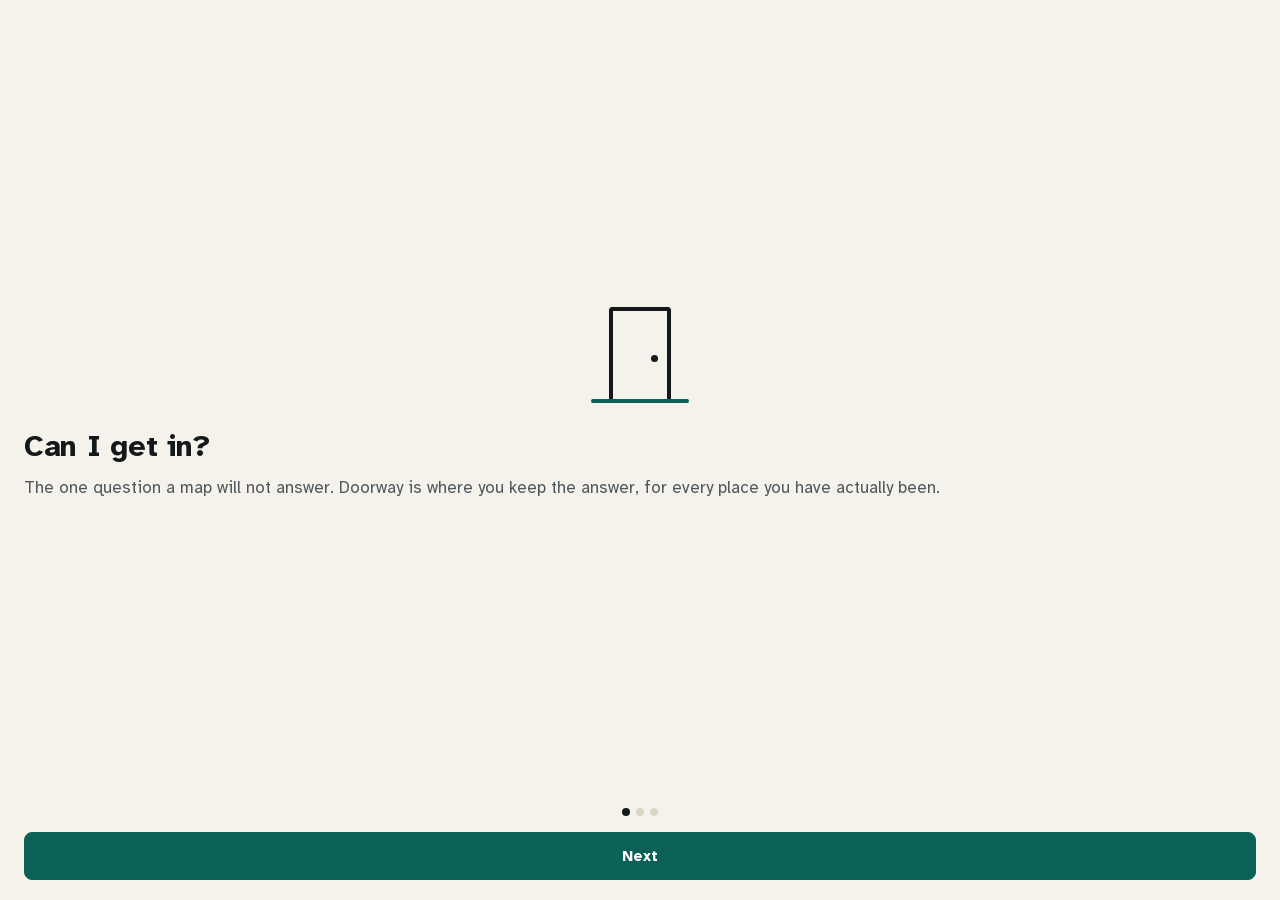
==== web/index.html @ f210c383 "A personal access atlas: survey the places you go, read them through your own needs, and keep the an" ====
<!doctype html>
<html lang="en">
<head>
<meta charset="utf-8">
<meta name="viewport" content="width=device-width, initial-scale=1, viewport-fit=cover">
<meta name="color-scheme" content="light">
<title>Doorway</title>
<link rel="icon" href="data:,">
<link rel="stylesheet" href="fonts/fonts.css">
<link rel="stylesheet" href="css/style.css">
</head>
<body>

<!-- ══════ ONBOARDING ══════ -->
<section class="screen" id="onboard" hidden aria-label="Welcome to Doorway">
  <div class="ob-body">
    <div class="ob-mark" aria-hidden="true"><span class="ob-door"></span></div>
    <div id="obTrack" class="ob-track">
      <article class="ob-card">
        <h1>Can I get in?</h1>
        <p>The one question a map will not answer. Doorway is where you keep the answer, for every place you have actually been.</p>
      </article>
      <article class="ob-card">
        <h1>Ninety seconds, at the table.</h1>
        <p>A survey is a short run of concrete questions: steps at the door, how wide the opening is, grab bars, how loud it was. Skip anything you did not see. Partial answers still count.</p>
      </article>
      <article class="ob-card">
        <h1>Read it through your own needs.</h1>
        <p>Set your thresholds once and every place is judged against them, with the reasons written out and the date the facts were last seen.</p>
      </article>
    </div>
  </div>
  <div class="ob-foot">
    <div class="ob-dots" id="obDots" aria-hidden="true"></div>
    <button class="btn primary wide" id="obNext">Next</button>
  </div>
</section>

<!-- ══════ LENS SETUP ══════ -->
<section class="screen" id="lensSetup" hidden aria-label="Set up your lens">
  <header class="topbar">
    <div class="tb-title">
      <h1 id="lensSetupH">What decides your day?</h1>
      <p class="tb-sub">Pick what applies. You can change any of it later, or skip it entirely.</p>
    </div>
  </header>
  <div class="scroller" id="lensModules"></div>
  <div class="foot-bar">
    <button class="btn ghost" id="lensSkip">Skip for now</button>
    <button class="btn primary" id="lensDone">Use this lens</button>
  </div>
</section>

<!-- ══════ PLACES ══════ -->
<section class="view" id="v-places" hidden>
  <header class="topbar">
    <div class="tb-title">
      <h1>Places</h1>
      <p class="tb-sub" id="placesSub">No places yet</p>
    </div>
    <button class="btn small primary" id="surveyNewBtn" aria-label="Survey a place">Survey</button>
  </header>
  <div class="filterbar">
    <label class="srch">
      <span class="vh">Search places</span>
      <input type="search" id="placeSearch" placeholder="Search by name or street" autocomplete="off">
    </label>
    <div class="chips scrollx" id="filterChips" role="group" aria-label="Filters"></div>
    <div class="sortrow">
      <div class="chips" id="sortChips" role="group" aria-label="Sort order"></div>
      <button class="link" id="geoBtn">Use my position</button>
    </div>
    <p class="note" id="geoNote" hidden></p>
  </div>
  <div class="scroller">
    <div id="placeList" class="stack"></div>
    <div class="empty" id="placesEmpty" hidden>
      <p class="empty-h">Nothing surveyed yet.</p>
      <p class="empty-p">Start with the sample high street to see how a place reads once it has been surveyed, or survey the next place you go to. Ninety seconds, and it is yours for good.</p>
      <div class="btnrow">
        <button class="btn primary" id="sampleBtn">Load the sample high street</button>
        <button class="btn" id="surveyNewBtn2">Survey a place</button>
      </div>
    </div>
    <p class="note" id="placesFoot" hidden></p>
  </div>
</section>

<!-- ══════ LISTS ══════ -->
<section class="view" id="v-lists" hidden>
  <header class="topbar">
    <div class="tb-title">
      <h1>Lists</h1>
      <p class="tb-sub">Places grouped the way you actually use them.</p>
    </div>
    <button class="btn small" id="newListBtn">New list</button>
  </header>
  <div class="scroller">
    <div id="listIndex" class="stack"></div>
    <div class="empty" id="listsEmpty" hidden>
      <p class="empty-h">No lists yet.</p>
      <p class="empty-p">A list is for the things you plan by: places that work on a bad day, somewhere to take the family, the three cafes near work. Lists can be sent to a friend as a file.</p>
      <div class="btnrow"><button class="btn primary" id="newListBtn2">New list</button></div>
    </div>
  </div>
</section>

<!-- ══════ CHECK ══════ -->
<section class="view" id="v-check" hidden>
  <header class="topbar">
    <div class="tb-title">
      <h1>Check</h1>
      <p class="tb-sub">What has aged, and what your lens still needs.</p>
    </div>
  </header>
  <div class="scroller">
    <div id="checkBody"></div>
  </div>
</section>

<!-- ══════ YOU ══════ -->
<section class="view" id="v-you" hidden>
  <header class="topbar">
    <div class="tb-title">
      <h1>You</h1>
      <p class="tb-sub" id="youSub"></p>
    </div>
  </header>
  <div class="scroller">
    <div id="youBody"></div>
  </div>
</section>

<!-- ══════ TABS ══════ -->
<nav id="tabs" hidden aria-label="Main">
  <button class="tab" data-view="places" aria-current="page"><span>Places</span></button>
  <button class="tab" data-view="lists"><span>Lists</span></button>
  <button class="tab" data-view="check"><span>Check</span></button>
  <button class="tab" data-view="you"><span>You</span></button>
</nav>

<!-- ══════ PLACE SHEET ══════ -->
<div class="sheet" id="sh-place" hidden role="dialog" aria-modal="true" aria-labelledby="placeName">
  <header class="sheet-head">
    <button class="icon-btn" data-close aria-label="Back to the list"><span class="chev-left" aria-hidden="true"></span></button>
    <p class="sheet-title" id="placeHeadTitle">Place</p>
    <button class="icon-btn" id="placeMoreBtn" aria-label="More about this place"><span class="dots" aria-hidden="true"></span></button>
  </header>
  <div class="sheet-body" id="placeBody"></div>
  <div class="foot-bar" id="placeFoot">
    <button class="btn" id="stillBtn">Still accurate</button>
    <button class="btn primary" id="addDetailBtn">Add detail</button>
  </div>
</div>

<!-- ══════ SURVEY SHEET ══════ -->
<div class="sheet" id="sh-survey" hidden role="dialog" aria-modal="true" aria-labelledby="surveyTitle">
  <header class="sheet-head">
    <button class="icon-btn" data-close aria-label="Close the survey"><span class="x" aria-hidden="true"></span></button>
    <p class="sheet-title" id="surveyTitle">Survey</p>
    <span class="sheet-count" id="surveyClock" aria-hidden="true"></span>
  </header>
  <div class="steps" id="surveySteps" aria-hidden="true"></div>
  <div class="sheet-body" id="surveyBody"></div>
  <div class="foot-bar">
    <button class="btn ghost" id="surveyBack">Back</button>
    <button class="btn" id="surveySkip">Skip</button>
    <button class="btn primary" id="surveyNext">Next</button>
  </div>
</div>

<!-- ══════ CAMERA SHEET ══════ -->
<div class="sheet" id="sh-camera" hidden role="dialog" aria-modal="true" aria-label="Take a photograph">
  <header class="sheet-head">
    <button class="icon-btn" data-close aria-label="Cancel the photograph"><span class="x" aria-hidden="true"></span></button>
    <p class="sheet-title" id="camTitle">The way in</p>
    <button class="icon-btn" id="camFlip" aria-label="Switch camera"><span class="flip" aria-hidden="true"></span></button>
  </header>
  <div class="cam-stage" id="camStage">
    <video id="camVideo" playsinline muted></video>
    <canvas id="camShot" hidden></canvas>
    <div class="cam-guide" id="camGuide" aria-hidden="true"><span></span><span></span><span></span><span></span></div>
    <div class="cam-off" id="camOff" hidden><p id="camOffMsg"></p></div>
  </div>
  <p class="cam-hint" id="camHint">Stand back far enough to show the whole doorway and the ground in front of it.</p>
  <div class="foot-bar cam-foot" id="camFootShoot">
    <label class="btn ghost filelabel">Add from gallery
      <input type="file" id="camFile" accept="image/*" class="vh">
    </label>
    <button class="shutter" id="camShoot" aria-label="Take the photograph"></button>
    <span class="spacer"></span>
  </div>
  <div class="foot-bar cam-foot" id="camFootReview" hidden>
    <button class="btn ghost" id="camRetake">Retake</button>
    <button class="btn" id="camBlur" aria-pressed="false">Blur brush</button>
    <button class="btn primary" id="camKeep">Use photo</button>
  </div>
</div>

<!-- ══════ SMALL SHEETS ══════ -->
<div class="sheet short" id="sh-lists" hidden role="dialog" aria-modal="true" aria-label="Add to a list">
  <header class="sheet-head">
    <button class="icon-btn" data-close aria-label="Close"><span class="x" aria-hidden="true"></span></button>
    <p class="sheet-title">Add to a list</p>
    <span class="icon-btn spacer"></span>
  </header>
  <div class="sheet-body" id="listPickBody"></div>
</div>

<div class="sheet short" id="sh-share" hidden role="dialog" aria-modal="true" aria-label="Share places">
  <header class="sheet-head">
    <button class="icon-btn" data-close aria-label="Close"><span class="x" aria-hidden="true"></span></button>
    <p class="sheet-title">Send a pack</p>
    <span class="icon-btn spacer"></span>
  </header>
  <div class="sheet-body" id="shareBody"></div>
</div>

<div class="sheet short" id="sh-import" hidden role="dialog" aria-modal="true" aria-label="Add a pack">
  <header class="sheet-head">
    <button class="icon-btn" data-close aria-label="Close"><span class="x" aria-hidden="true"></span></button>
    <p class="sheet-title">Add a pack</p>
    <span class="icon-btn spacer"></span>
  </header>
  <div class="sheet-body" id="importBody"></div>
</div>

<div class="sheet" id="sh-lens" hidden role="dialog" aria-modal="true" aria-label="Your lens">
  <header class="sheet-head">
    <button class="icon-btn" data-close aria-label="Close"><span class="chev-left" aria-hidden="true"></span></button>
    <p class="sheet-title">Your lens</p>
    <span class="icon-btn spacer"></span>
  </header>
  <div class="sheet-body" id="lensBody"></div>
  <div class="foot-bar"><button class="btn primary wide" id="lensSave">Done</button></div>
</div>

<!-- ══════ MODAL, TOAST ══════ -->
<div class="modal" id="confirm" hidden role="dialog" aria-modal="true" aria-labelledby="confirmH">
  <div class="modal-panel">
    <p class="modal-h" id="confirmH"></p>
    <p class="modal-p" id="confirmP"></p>
    <div class="btnrow end">
      <button class="btn small ghost" id="confirmNo">Cancel</button>
      <button class="btn small danger-solid" id="confirmYes">Confirm</button>
    </div>
  </div>
</div>

<p id="toast" class="toast" role="status" aria-live="polite" hidden></p>

<script src="js/store.js"></script>
<script src="js/lens.js"></script>
<script src="js/photos.js"></script>
<script src="js/geo.js"></script>
<script src="js/diagram.js"></script>
<script src="js/sample.js"></script>
<script src="js/share.js"></script>
<script src="js/app.js"></script>
</body>
</html>
---- web/fonts/fonts.css ----
/* latin-ext */
@font-face {
  font-family: 'Atkinson Hyperlegible';
  font-style: italic;
  font-weight: 400;
  font-display: swap;
  src: url(9Bt43C1KxNDXMspQ1lPyU89-1h6ONRlW45G056IkUwCgblWmLWQ.woff2) format('woff2');
  unicode-range: U+0100-02BA, U+02BD-02C5, U+02C7-02CC, U+02CE-02D7, U+02DD-02FF, U+0304, U+0308, U+0329, U+1D00-1DBF, U+1E00-1E9F, U+1EF2-1EFF, U+2020, U+20A0-20AB, U+20AD-20C0, U+2113, U+2C60-2C7F, U+A720-A7FF;
}
/* latin */
@font-face {
  font-family: 'Atkinson Hyperlegible';
  font-style: italic;
  font-weight: 400;
  font-display: swap;
  src: url(9Bt43C1KxNDXMspQ1lPyU89-1h6ONRlW45G056IqUwCgblWm.woff2) format('woff2');
  unicode-range: U+0000-00FF, U+0131, U+0152-0153, U+02BB-02BC, U+02C6, U+02DA, U+02DC, U+0304, U+0308, U+0329, U+2000-206F, U+20AC, U+2122, U+2191, U+2193, U+2212, U+2215, U+FEFF, U+FFFD;
}
/* latin-ext */
@font-face {
  font-family: 'Atkinson Hyperlegible';
  font-style: normal;
  font-weight: 400;
  font-display: swap;
  src: url(9Bt23C1KxNDXMspQ1lPyU89-1h6ONRlW45G07JIoWQeCbGWn.woff2) format('woff2');
  unicode-range: U+0100-02BA, U+02BD-02C5, U+02C7-02CC, U+02CE-02D7, U+02DD-02FF, U+0304, U+0308, U+0329, U+1D00-1DBF, U+1E00-1E9F, U+1EF2-1EFF, U+2020, U+20A0-20AB, U+20AD-20C0, U+2113, U+2C60-2C7F, U+A720-A7FF;
}
/* latin */
@font-face {
  font-family: 'Atkinson Hyperlegible';
  font-style: normal;
  font-weight: 400;
  font-display: swap;
  src: url(9Bt23C1KxNDXMspQ1lPyU89-1h6ONRlW45G04pIoWQeCbA.woff2) format('woff2');
  unicode-range: U+0000-00FF, U+0131, U+0152-0153, U+02BB-02BC, U+02C6, U+02DA, U+02DC, U+0304, U+0308, U+0329, U+2000-206F, U+20AC, U+2122, U+2191, U+2193, U+2212, U+2215, U+FEFF, U+FFFD;
}
/* latin-ext */
@font-face {
  font-family: 'Atkinson Hyperlegible';
  font-style: normal;
  font-weight: 700;
  font-display: swap;
  src: url(9Bt73C1KxNDXMspQ1lPyU89-1h6ONRlW45G8Wbc9eiWPRl-uFV24.woff2) format('woff2');
  unicode-range: U+0100-02BA, U+02BD-02C5, U+02C7-02CC, U+02CE-02D7, U+02DD-02FF, U+0304, U+0308, U+0329, U+1D00-1DBF, U+1E00-1E9F, U+1EF2-1EFF, U+2020, U+20A0-20AB, U+20AD-20C0, U+2113, U+2C60-2C7F, U+A720-A7FF;
}
/* latin */
@font-face {
  font-family: 'Atkinson Hyperlegible';
  font-style: normal;
  font-weight: 700;
  font-display: swap;
  src: url(9Bt73C1KxNDXMspQ1lPyU89-1h6ONRlW45G8Wbc9dCWPRl-uFQ.woff2) format('woff2');
  unicode-range: U+0000-00FF, U+0131, U+0152-0153, U+02BB-02BC, U+02C6, U+02DA, U+02DC, U+0304, U+0308, U+0329, U+2000-206F, U+20AC, U+2122, U+2191, U+2193, U+2212, U+2215, U+FEFF, U+FFFD;
}
---- web/css/style.css ----
/* Doorway. One accent, one radius, one theme, and type that holds up when it is scaled.
   Every state that carries meaning is written in words as well as drawn in colour. */

:root {
  --bg:        #F5F2EC;
  --surface:   #FFFFFF;
  --surface-2: #EDE9E0;
  --ink:       #14181A;
  --muted:     #4F585C;
  --faint:     #626B70;
  --hair:      #DCD6C9;
  --hair-soft: #E8E4DA;
  --accent:    #0B6157;
  --accent-dk: #084941;
  --accent-sf: #E4EFEC;
  --warn:      #8A5300;
  --warn-sf:   #F6EBDA;
  --stop:      #9C2318;
  --stop-sf:   #F7E6E2;
  --on-accent: #FFFFFF;
  --r: 8px;
  --tap: 48px;
  --sat: 0px;
  --sab: 0px;
  --fs: 1;
  --ease: cubic-bezier(.2,.7,.3,1);
}

* { box-sizing: border-box; -webkit-tap-highlight-color: transparent; }
[hidden] { display: none !important; }
html { font-size: calc(16px * var(--fs)); }
html, body { height: 100%; overflow: hidden; }
body {
  margin: 0; background: var(--bg); color: var(--ink);
  font-family: 'Atkinson Hyperlegible', system-ui, -apple-system, 'Segoe UI', sans-serif;
  font-size: 1rem; line-height: 1.5;
  -webkit-font-smoothing: antialiased; overscroll-behavior: none;
  user-select: none; -webkit-user-select: none;
}
input, textarea, select { user-select: text; -webkit-user-select: text; font-family: inherit; }
img { -webkit-user-drag: none; max-width: 100%; height: auto; }
:focus-visible { outline: 3px solid var(--accent); outline-offset: 2px; border-radius: 3px; }

.vh { position: absolute; width: 1px; height: 1px; margin: -1px; padding: 0;
      overflow: hidden; clip: rect(0 0 0 0); white-space: nowrap; border: 0; }

/* ── type ── */
h1, h2, h3 { margin: 0; font-weight: 700; letter-spacing: -0.01em; }
h1 { font-size: 1.5rem; line-height: 1.2; }
.h2 { font-size: 0.8125rem; font-weight: 700; text-transform: uppercase; letter-spacing: .1em;
      color: var(--muted); margin: 26px 0 10px; }
.h2:first-child { margin-top: 4px; }
.note { font-size: 0.875rem; color: var(--muted); margin: 10px 0 0; line-height: 1.45; }
.note.tight { margin-top: 4px; }
.rule { border: 0; border-top: 1px solid var(--hair); margin: 26px 0 0; }
.link { appearance: none; background: none; border: 0; font: inherit; font-size: 0.875rem;
        color: var(--accent); font-weight: 700; text-decoration: underline; text-underline-offset: 3px;
        padding: 8px 2px; min-height: 40px; cursor: pointer; }

/* ── layout ── */
.view, .screen { position: fixed; inset: 0; display: flex; flex-direction: column; background: var(--bg); }

.topbar {
  flex: 0 0 auto; display: flex; align-items: flex-end; justify-content: space-between; gap: 12px;
  padding: calc(14px + var(--sat)) 16px 12px; background: var(--surface);
  border-bottom: 1px solid var(--hair);
}
.tb-title { min-width: 0; }
.tb-sub { margin: 3px 0 0; font-size: 0.875rem; color: var(--muted); }

.filterbar { flex: 0 0 auto; padding: 12px 16px 10px; background: var(--surface);
             border-bottom: 1px solid var(--hair); }
.sortrow { display: flex; align-items: center; gap: 10px; margin-top: 8px; }
.sortrow .chips { flex: 1 1 auto; min-width: 0; flex-wrap: nowrap; overflow-x: auto; scrollbar-width: none; }
.sortrow .chips::-webkit-scrollbar { display: none; }
.sortrow .link { flex: 0 0 auto; white-space: nowrap; }

.scroller { flex: 1 1 auto; overflow-y: auto; -webkit-overflow-scrolling: touch;
            padding: 16px 16px calc(88px + var(--sab)); }

.stack > * + * { margin-top: 10px; }

/* ── tabs ── */
#tabs {
  position: fixed; left: 0; right: 0; bottom: 0; z-index: 40;
  display: grid; grid-template-columns: repeat(4, 1fr);
  height: calc(58px + var(--sab)); padding-bottom: var(--sab);
  background: var(--surface); border-top: 1px solid var(--hair);
}
.tab { appearance: none; border: 0; background: none; font: inherit; font-size: 0.875rem;
       font-weight: 700; color: var(--muted); cursor: pointer; position: relative;
       display: flex; align-items: center; justify-content: center; min-height: var(--tap); }
.tab.is-on { color: var(--ink); }
.tab.is-on::before { content: ""; position: absolute; top: 0; left: 24%; right: 24%; height: 3px;
                     background: var(--accent); border-radius: 0 0 3px 3px; }

/* ── buttons ── */
.btn {
  appearance: none; font: inherit; font-weight: 700; font-size: 0.9375rem;
  background: var(--surface); color: var(--ink); border: 1.5px solid var(--hair);
  border-radius: var(--r); padding: 12px 15px; min-height: var(--tap); cursor: pointer;
  transition: transform .1s var(--ease), background .1s var(--ease);
}
.btn:active { transform: translateY(1px); }
.btn.primary { background: var(--accent); color: var(--on-accent); border-color: var(--accent); }
.btn.primary:active { background: var(--accent-dk); }
.btn.ghost { background: transparent; border-color: transparent; color: var(--muted); }
.btn.small { font-size: 0.875rem; padding: 9px 12px; min-height: 44px; }
.btn.wide { width: 100%; }
.btn.danger { color: var(--stop); border-color: #E2C8C2; }
.btn.danger-solid { background: var(--stop); color: #fff; border-color: var(--stop); }
.btn[disabled] { opacity: .45; pointer-events: none; }
.btnrow { display: flex; gap: 10px; flex-wrap: wrap; margin-top: 14px; }
.btnrow.end { justify-content: flex-end; }
.filelabel { display: inline-flex; align-items: center; justify-content: center; }

.icon-btn { appearance: none; background: none; border: 0; width: var(--tap); height: var(--tap);
            display: flex; align-items: center; justify-content: center; cursor: pointer; color: var(--ink); }
.icon-btn.spacer { pointer-events: none; }
.chev-left, .x, .dots, .flip { display: block; position: relative; width: 18px; height: 18px; }
.chev-left::before { content: ""; position: absolute; left: 4px; top: 3px; width: 11px; height: 11px;
  border-left: 2.5px solid currentColor; border-bottom: 2.5px solid currentColor; transform: rotate(45deg); }
.x::before, .x::after { content: ""; position: absolute; left: 0; top: 8px; width: 18px; height: 2.5px;
  background: currentColor; border-radius: 2px; }
.x::before { transform: rotate(45deg); } .x::after { transform: rotate(-45deg); }
.dots::before { content: ""; position: absolute; left: 8px; top: 1px; width: 3.5px; height: 3.5px;
  border-radius: 50%; background: currentColor; box-shadow: 0 6px 0 currentColor, 0 12px 0 currentColor; }
.flip::before { content: ""; position: absolute; inset: 2px 0; border: 2.5px solid currentColor;
  border-radius: 4px; } .flip::after { content: ""; position: absolute; left: 6px; top: 6px; width: 6px;
  height: 6px; border-radius: 50%; background: currentColor; }

/* ── chips ── */
.chips { display: flex; gap: 8px; flex-wrap: wrap; }
.chips.scrollx { flex-wrap: nowrap; overflow-x: auto; padding-bottom: 2px; scrollbar-width: none; }
.chips.scrollx::-webkit-scrollbar { display: none; }
.chip {
  appearance: none; font: inherit; font-size: 0.875rem; font-weight: 700; white-space: nowrap;
  background: var(--surface); color: var(--muted); border: 1.5px solid var(--hair);
  border-radius: var(--r); padding: 10px 12px; min-height: 44px; cursor: pointer;
}
.chip.is-on { background: var(--ink); color: #fff; border-color: var(--ink); }
.chip.wide { width: 100%; text-align: left; white-space: normal; }

/* ── fields ── */
.field { margin-top: 16px; }
.field > label, .flabel { display: block; font-size: 0.875rem; font-weight: 700; color: var(--muted); margin-bottom: 6px; }
input[type=text], input[type=search], input[type=number], textarea, select {
  width: 100%; font: inherit; font-size: 1rem; color: var(--ink); background: var(--surface);
  border: 1.5px solid var(--hair); border-radius: var(--r); padding: 12px 13px; min-height: var(--tap);
}
input::placeholder, textarea::placeholder { color: var(--faint); }
textarea { min-height: 92px; resize: vertical; line-height: 1.45; }
.srch input { background: var(--bg); }

.stepper { display: flex; align-items: stretch; gap: 8px; }
.stepper button { appearance: none; font: inherit; font-size: 1.25rem; font-weight: 700;
  width: 56px; min-height: var(--tap); background: var(--surface); color: var(--ink);
  border: 1.5px solid var(--hair); border-radius: var(--r); cursor: pointer; }
.stepper .val { flex: 1 1 auto; display: flex; align-items: center; justify-content: center;
  font-size: 1.25rem; font-weight: 700; background: var(--surface); border: 1.5px solid var(--hair);
  border-radius: var(--r); }
.stepper .val small { font-size: 0.875rem; font-weight: 400; color: var(--muted); margin-left: 5px; }

/* ── cards ── */
.card { background: var(--surface); border: 1.5px solid var(--hair); border-radius: var(--r); padding: 14px; }
.card + .card { margin-top: 10px; }
.card-h { display: flex; align-items: baseline; justify-content: space-between; gap: 10px; }
.card-h h3 { font-size: 1.0625rem; }

/* place rows */
.prow { display: block; width: 100%; text-align: left; appearance: none; cursor: pointer;
        background: var(--surface); border: 1.5px solid var(--hair); border-radius: var(--r);
        padding: 13px 14px; font: inherit; color: var(--ink); }
.prow:active { background: var(--surface-2); }
.prow-top { display: flex; align-items: baseline; justify-content: space-between; gap: 10px; }
.prow-name { font-size: 1.0625rem; font-weight: 700; line-height: 1.25; }
.prow-dist { font-size: 0.875rem; color: var(--muted); white-space: nowrap; }
.prow-meta { font-size: 0.875rem; color: var(--muted); margin-top: 2px; }
.prow-tags { display: flex; flex-wrap: wrap; gap: 6px; margin-top: 9px; }
.tag { font-size: 0.8125rem; font-weight: 700; color: var(--muted); background: var(--surface-2);
       border-radius: 5px; padding: 3px 7px; }
.tag.on { background: var(--accent-sf); color: var(--accent-dk); }

/* verdict */
.verdict { display: inline-flex; align-items: center; gap: 7px; font-size: 0.875rem; font-weight: 700;
           border-radius: 5px; padding: 4px 8px; }
.mk { display: inline-block; width: 15px; height: 15px; flex: 0 0 auto; position: relative; }
.v-ok      { background: var(--accent-sf); color: var(--accent-dk); }
.v-check   { background: var(--warn-sf);   color: var(--warn); }
.v-blocked { background: var(--stop-sf);   color: var(--stop); }
.v-unknown { background: var(--surface-2); color: var(--muted); }
.mk-ok::before { content: ""; position: absolute; left: 2px; top: 6px; width: 5px; height: 9px;
  border-right: 2.5px solid currentColor; border-bottom: 2.5px solid currentColor; transform: rotate(42deg); }
.mk-check::before { content: ""; position: absolute; left: 6px; top: 1px; width: 2.5px; height: 8px;
  background: currentColor; border-radius: 2px; }
.mk-check::after { content: ""; position: absolute; left: 6px; top: 12px; width: 2.5px; height: 2.5px;
  background: currentColor; border-radius: 50%; }
.mk-blocked::before, .mk-blocked::after { content: ""; position: absolute; left: 1px; top: 6px;
  width: 13px; height: 2.5px; background: currentColor; border-radius: 2px; }
.mk-blocked::before { transform: rotate(45deg); } .mk-blocked::after { transform: rotate(-45deg); }
.mk-unknown::before { content: ""; position: absolute; left: 3px; top: 0; width: 9px; height: 9px;
  border: 2.5px solid currentColor; border-radius: 50% 50% 50% 0; transform: rotate(45deg); }
.mk-unknown::after { content: ""; position: absolute; left: 6px; top: 12px; width: 2.5px; height: 2.5px;
  background: currentColor; border-radius: 50%; }

/* freshness */
.fresh { font-size: 0.8125rem; font-weight: 700; }
.f-fresh { color: var(--accent-dk); } .f-aging { color: var(--warn); }
.f-stale { color: var(--stop); } .f-none { color: var(--faint); }

/* ── the place sheet ── */
.hero { background: var(--surface-2); border-bottom: 1px solid var(--hair); position: relative; }
.hero img { display: block; width: 100%; height: auto; }
.hero-draw { display: flex; align-items: center; justify-content: center; padding: 12px 0 6px; }
.card canvas { display: block; margin: 14px auto 2px; }
.hero-cap { font-size: 0.8125rem; color: var(--muted); text-align: center; padding: 0 16px 10px; margin: 0; }
.photo-strip { display: flex; gap: 8px; overflow-x: auto; padding: 10px 16px; scrollbar-width: none; }
.photo-strip::-webkit-scrollbar { display: none; }
.photo-strip img { width: 108px; height: 108px; object-fit: cover; border-radius: var(--r);
                   border: 1.5px solid var(--hair); }

.pl-head { padding: 16px 16px 4px; }
.pl-name { font-size: 1.4375rem; line-height: 1.2; }
.pl-meta { font-size: 0.9375rem; color: var(--muted); margin: 4px 0 0; }
.pl-body { padding: 0 16px calc(96px + var(--sab)); }

.vpanel { border: 1.5px solid var(--hair); border-radius: var(--r); overflow: hidden; margin-top: 14px;
          background: var(--surface); }
.vpanel-h { display: flex; align-items: center; gap: 10px; padding: 12px 14px; border-bottom: 1px solid var(--hair-soft); }
.vpanel-h .big { font-size: 1.0625rem; font-weight: 700; }
.vpanel-h .lens-name { margin-left: auto; font-size: 0.8125rem; color: var(--muted); }
.reasons { list-style: none; margin: 0; padding: 4px 0; }
.reasons li { display: flex; gap: 10px; padding: 9px 14px; font-size: 0.9375rem; line-height: 1.4; }
.reasons li + li { border-top: 1px solid var(--hair-soft); }
.reasons .mk { margin-top: 3px; }
.reasons .r-ok .mk { color: var(--accent); }
.reasons .r-check .mk { color: var(--warn); }
.reasons .r-blocked .mk { color: var(--stop); }
.reasons .r-unknown .mk { color: var(--faint); }
.reasons .r-blocked span:last-child { font-weight: 700; }
.reasons .why { color: var(--muted); font-size: 0.8125rem; display: block; margin-top: 2px; }

.frow { display: flex; align-items: baseline; justify-content: space-between; gap: 12px;
        padding: 10px 0; border-top: 1px solid var(--hair-soft); }
.frow:first-of-type { border-top: 0; }
.frow-l { font-size: 0.9375rem; color: var(--muted); flex: 1 1 auto; }
.frow-v { font-size: 0.9375rem; font-weight: 700; text-align: right; }
.frow-p { font-size: 0.8125rem; color: var(--faint); display: block; font-weight: 400; margin-top: 1px; }
.frow-differ { font-size: 0.8125rem; color: var(--warn); margin: 0 0 8px; }
.miss { font-size: 0.875rem; color: var(--muted); margin: 8px 0 0; }

/* ── survey ── */
.sheet { position: fixed; inset: 0; z-index: 60; display: flex; flex-direction: column;
         background: var(--bg); }
.sheet.short { top: auto; max-height: 86%; border-radius: 16px 16px 0 0; border-top: 1.5px solid var(--hair);
               box-shadow: 0 -14px 40px rgba(20,24,26,.18); }
.sheet-head { flex: 0 0 auto; display: flex; align-items: center; justify-content: space-between;
              gap: 8px; padding: 8px 6px 8px; padding-top: calc(8px + var(--sat)); background: var(--surface);
              border-bottom: 1px solid var(--hair); }
.sheet.short .sheet-head { padding-top: 8px; }
.sheet-title:focus, .sheet-title:focus-visible { outline: none; }
.sheet-title { margin: 0; font-size: 1rem; font-weight: 700; text-align: center; flex: 1 1 auto;
               overflow: hidden; text-overflow: ellipsis; white-space: nowrap; }
.sheet-count { font-size: 0.875rem; color: var(--muted); min-width: var(--tap); text-align: center; }
.sheet-body { flex: 1 1 auto; overflow-y: auto; -webkit-overflow-scrolling: touch;
              padding: 16px 16px calc(96px + var(--sab)); }
.sheet-body.flush { padding: 0 0 calc(96px + var(--sab)); }
.foot-bar { position: absolute; left: 0; right: 0; bottom: 0; display: flex; gap: 10px;
            padding: 10px 16px; padding-bottom: calc(10px + var(--sab)); background: var(--surface);
            border-top: 1px solid var(--hair); }
.foot-bar .btn { flex: 1 1 auto; }
.foot-bar .btn.ghost { flex: 0 0 auto; }

.steps { flex: 0 0 auto; display: flex; gap: 4px; padding: 10px 16px 0; background: var(--surface); }
.steps i { flex: 1 1 auto; height: 4px; border-radius: 2px; background: var(--hair); }
.steps i.done { background: var(--accent); }
.steps i.now { background: var(--ink); }

.q { margin-top: 22px; }
.q:first-child { margin-top: 4px; }
.q-h { font-size: 1.125rem; font-weight: 700; line-height: 1.3; margin: 0 0 4px; }
.q-hint { font-size: 0.875rem; color: var(--muted); margin: 0 0 10px; }
.q .chips { gap: 8px; }
.q .chip { min-height: var(--tap); }
.step-lead { font-size: 0.9375rem; color: var(--muted); margin: 2px 0 0; }
.step-h { font-size: 1.375rem; margin-bottom: 2px; }

.review-row { display: flex; justify-content: space-between; gap: 12px; padding: 8px 0;
              border-top: 1px solid var(--hair-soft); font-size: 0.9375rem; }
.review-row b { font-weight: 700; text-align: right; }

/* ── camera ── */
.cam-stage { flex: 1 1 auto; position: relative; background: #191D1F; overflow: hidden;
             display: flex; align-items: center; justify-content: center; }
.cam-stage video, .cam-stage canvas { max-width: 100%; max-height: 100%; display: block; }
.cam-guide { position: absolute; inset: 12% 10%; pointer-events: none; }
.cam-guide span { position: absolute; width: 26px; height: 26px; border: 3px solid rgba(255,255,255,.9); }
.cam-guide span:nth-child(1) { left: 0; top: 0; border-right: 0; border-bottom: 0; }
.cam-guide span:nth-child(2) { right: 0; top: 0; border-left: 0; border-bottom: 0; }
.cam-guide span:nth-child(3) { left: 0; bottom: 0; border-right: 0; border-top: 0; }
.cam-guide span:nth-child(4) { right: 0; bottom: 0; border-left: 0; border-top: 0; }
.cam-off { position: absolute; inset: 0; display: flex; align-items: center; justify-content: center;
           padding: 24px; background: #191D1F; }
.cam-off p { color: #F1EEE7; font-size: 0.9375rem; text-align: center; max-width: 22rem; }
.cam-hint { flex: 0 0 auto; margin: 0; padding: 10px 16px; font-size: 0.875rem; color: var(--muted);
            background: var(--surface); border-top: 1px solid var(--hair); }
#sh-camera .foot-bar { position: static; }
.cam-foot { align-items: center; justify-content: space-between; }
.cam-foot .spacer { flex: 1 1 0; }
.cam-foot .filelabel { flex: 1 1 0; }
.shutter { appearance: none; width: 62px; height: 62px; border-radius: 50%; background: var(--accent);
           border: 4px solid var(--surface); box-shadow: 0 0 0 2.5px var(--accent); cursor: pointer;
           flex: 0 0 auto; }
.shutter:active { background: var(--accent-dk); }
.cam-stage.brushing { cursor: crosshair; }

/* ── onboarding ── */
.ob-body { flex: 1 1 auto; display: flex; flex-direction: column; justify-content: center;
           padding: calc(20px + var(--sat)) 24px 0; }
.ob-mark { display: flex; justify-content: center; margin-bottom: 30px; }
.ob-door { display: block; width: 62px; height: 92px; border: 4px solid var(--ink);
           border-bottom: 0; border-radius: 4px 4px 0 0; position: relative; }
.ob-door::before { content: ""; position: absolute; left: -22px; right: -22px; bottom: -4px; height: 4px;
                   background: var(--accent); border-radius: 2px; }
.ob-door::after { content: ""; position: absolute; right: 9px; top: 44px; width: 7px; height: 7px;
                  border-radius: 50%; background: var(--ink); }
.ob-track { position: relative; }
.ob-card h1 { font-size: 1.875rem; line-height: 1.15; margin-bottom: 12px; }
.ob-card p { font-size: 1.0625rem; color: var(--muted); margin: 0; line-height: 1.5; }
.ob-foot { flex: 0 0 auto; padding: 20px 24px; padding-bottom: calc(20px + var(--sab)); }
.ob-dots { display: flex; gap: 6px; justify-content: center; margin-bottom: 16px; }
.ob-dots i { width: 8px; height: 8px; border-radius: 50%; background: var(--hair); }
.ob-dots i.on { background: var(--ink); }

/* ── empty, toast, modal ── */
.empty { padding: 30px 4px; }
.empty-h { font-size: 1.125rem; font-weight: 700; margin: 0 0 6px; }
.empty-p { font-size: 0.9375rem; color: var(--muted); margin: 0; line-height: 1.5; }

.toast { position: fixed; left: 16px; right: 16px; bottom: calc(74px + var(--sab)); z-index: 90;
         margin: 0; background: var(--ink); color: #F7F4EE; padding: 13px 15px; border-radius: var(--r);
         font-size: 0.9375rem; text-align: center; box-shadow: 0 8px 26px rgba(20,24,26,.24); }

.modal { position: fixed; inset: 0; z-index: 100; display: flex; align-items: center;
         justify-content: center; padding: 24px; background: rgba(20,24,26,.45); }
.modal-panel { background: var(--surface); border-radius: 12px; padding: 20px; max-width: 24rem; width: 100%; }
.modal-h { font-size: 1.0625rem; font-weight: 700; margin: 0 0 8px; }
.modal-p { font-size: 0.9375rem; color: var(--muted); margin: 0; line-height: 1.45; }

/* ── settings rows ── */
.srow { display: flex; align-items: center; justify-content: space-between; gap: 14px;
        padding: 14px 0; border-top: 1px solid var(--hair-soft); }
.srow:first-child { border-top: 0; }
.srow-l { flex: 1 1 auto; min-width: 0; }
.srow-l b { display: block; font-size: 0.9375rem; }
.srow-l span { display: block; font-size: 0.875rem; color: var(--muted); margin-top: 2px; line-height: 1.4; }
.toggle { appearance: none; width: 58px; height: 34px; border-radius: 17px; background: var(--hair);
          border: 0; position: relative; cursor: pointer; flex: 0 0 auto; }
.toggle::after { content: ""; position: absolute; left: 3px; top: 3px; width: 28px; height: 28px;
                 border-radius: 50%; background: var(--surface); transition: transform .14s var(--ease);
                 box-shadow: 0 1px 3px rgba(0,0,0,.28); }
.toggle[aria-pressed="true"] { background: var(--accent); }
.toggle[aria-pressed="true"]::after { transform: translateX(24px); }

.stat-grid { display: grid; grid-template-columns: repeat(3, 1fr); gap: 10px; }
.stat { background: var(--surface); border: 1.5px solid var(--hair); border-radius: var(--r); padding: 12px; }
.stat b { display: block; font-size: 1.5rem; line-height: 1.1; }
.stat span { display: block; font-size: 0.8125rem; color: var(--muted); margin-top: 3px; }

.mod-card { background: var(--surface); border: 1.5px solid var(--hair); border-radius: var(--r);
            padding: 14px; }
.mod-card + .mod-card { margin-top: 10px; }
.mod-card.on { border-color: var(--accent); box-shadow: inset 0 0 0 1.5px var(--accent); }
.mod-head { display: flex; align-items: flex-start; gap: 12px; }
.mod-head .srow-l b { font-size: 1rem; }
.mod-params { margin-top: 12px; padding-top: 10px; border-top: 1px solid var(--hair-soft); }
.mod-param + .mod-param { margin-top: 12px; }
.mod-param .flabel { margin-bottom: 6px; }

@media (prefers-reduced-motion: reduce) {
  * { transition: none !important; animation: none !important; }
}
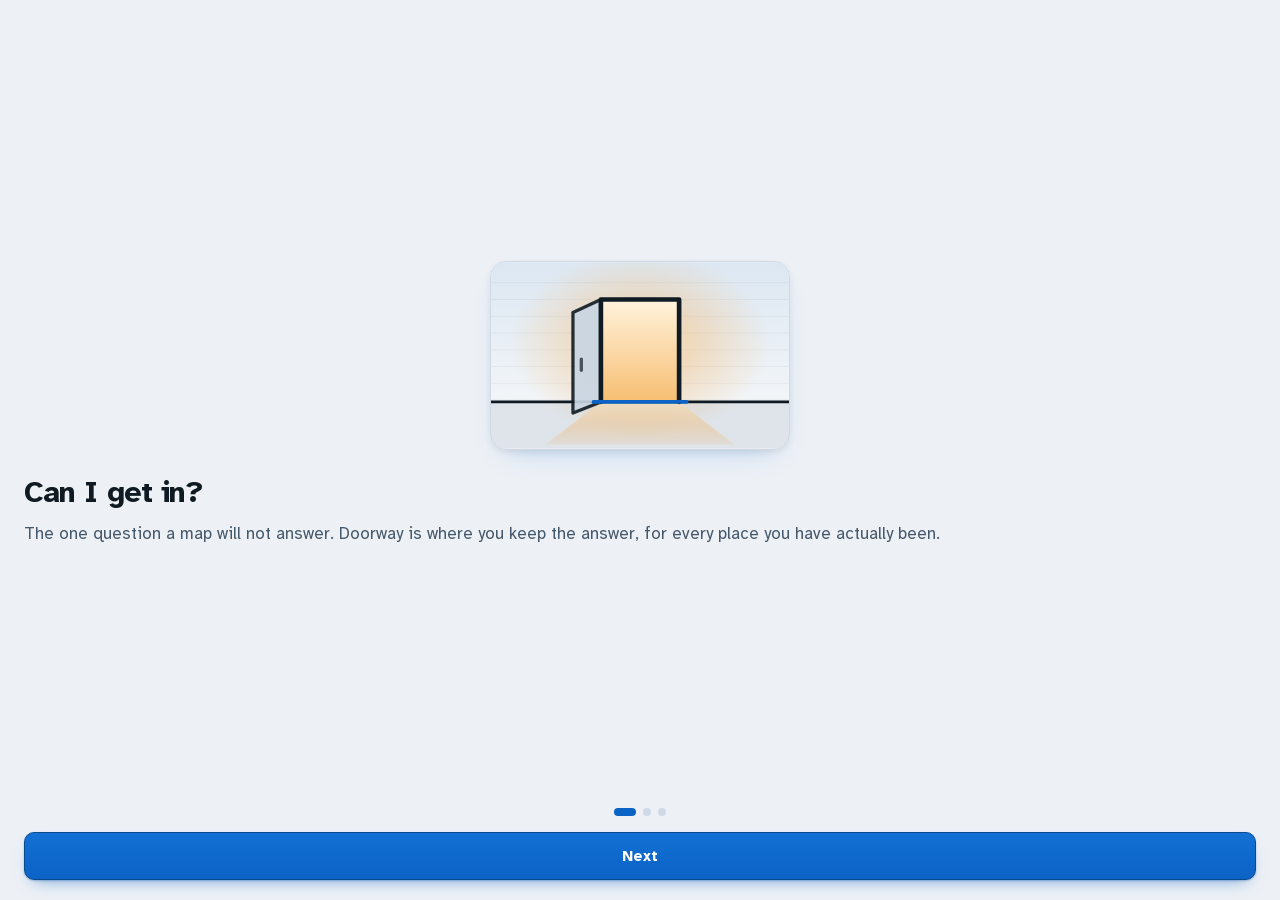
==== commit d7b18605: "1.0.0: the second pass. A drawn identity, and ten bugs a real user would have hit. Bugs, all found b" ====
--- a/web/index.html
+++ b/web/index.html
@@ -14,7 +14,7 @@
 <!-- ══════ ONBOARDING ══════ -->
 <section class="screen" id="onboard" hidden aria-label="Welcome to Doorway">
   <div class="ob-body">
-    <div class="ob-mark" aria-hidden="true"><span class="ob-door"></span></div>
+    <div class="ob-mark" id="obMark" aria-hidden="true"></div>
     <div id="obTrack" class="ob-track">
       <article class="ob-card">
         <h1>Can I get in?</h1>
@@ -61,20 +61,23 @@
     <button class="btn small primary" id="surveyNewBtn" aria-label="Survey a place">Survey</button>
   </header>
   <div class="filterbar">
-    <label class="srch">
+    <label class="srch" id="srchBox">
       <span class="vh">Search places</span>
       <input type="search" id="placeSearch" placeholder="Search by name or street" autocomplete="off">
     </label>
     <div class="chips scrollx" id="filterChips" role="group" aria-label="Filters"></div>
     <div class="sortrow">
       <div class="chips" id="sortChips" role="group" aria-label="Sort order"></div>
+    </div>
+    <div class="georow" id="geoRow">
       <button class="link" id="geoBtn">Use my position</button>
-    </div>
-    <p class="note" id="geoNote" hidden></p>
+      <p class="note" id="geoNote" hidden></p>
+    </div>
   </div>
   <div class="scroller">
     <div id="placeList" class="stack"></div>
     <div class="empty" id="placesEmpty" hidden>
+      <div class="empty-art" id="placesEmptyArt" aria-hidden="true"></div>
       <p class="empty-h">Nothing surveyed yet.</p>
       <p class="empty-p">Start with the sample high street to see how a place reads once it has been surveyed, or survey the next place you go to. Ninety seconds, and it is yours for good.</p>
       <div class="btnrow">
@@ -98,6 +101,7 @@
   <div class="scroller">
     <div id="listIndex" class="stack"></div>
     <div class="empty" id="listsEmpty" hidden>
+      <div class="empty-art" id="listsEmptyArt" aria-hidden="true"></div>
       <p class="empty-h">No lists yet.</p>
       <p class="empty-p">A list is for the things you plan by: places that work on a bad day, somewhere to take the family, the three cafes near work. Lists can be sent to a friend as a file.</p>
       <div class="btnrow"><button class="btn primary" id="newListBtn2">New list</button></div>
@@ -133,18 +137,18 @@
 
 <!-- ══════ TABS ══════ -->
 <nav id="tabs" hidden aria-label="Main">
-  <button class="tab" data-view="places" aria-current="page"><span>Places</span></button>
-  <button class="tab" data-view="lists"><span>Lists</span></button>
-  <button class="tab" data-view="check"><span>Check</span></button>
-  <button class="tab" data-view="you"><span>You</span></button>
+  <button class="tab" data-view="places" data-icon="place" aria-current="page"><span>Places</span></button>
+  <button class="tab" data-view="lists" data-icon="lists"><span>Lists</span></button>
+  <button class="tab" data-view="check" data-icon="clock"><span>Check</span></button>
+  <button class="tab" data-view="you" data-icon="you"><span>You</span></button>
 </nav>
 
 <!-- ══════ PLACE SHEET ══════ -->
 <div class="sheet" id="sh-place" hidden role="dialog" aria-modal="true" aria-labelledby="placeName">
   <header class="sheet-head">
-    <button class="icon-btn" data-close aria-label="Back to the list"><span class="chev-left" aria-hidden="true"></span></button>
+    <button class="icon-btn" data-close aria-label="Back to the list"><span class="ico" data-icon="back"></span></button>
     <p class="sheet-title" id="placeHeadTitle">Place</p>
-    <button class="icon-btn" id="placeMoreBtn" aria-label="More about this place"><span class="dots" aria-hidden="true"></span></button>
+    <button class="icon-btn" id="placeMoreBtn" aria-label="More about this place"><span class="ico" data-icon="more"></span></button>
   </header>
   <div class="sheet-body" id="placeBody"></div>
   <div class="foot-bar" id="placeFoot">
@@ -156,7 +160,7 @@
 <!-- ══════ SURVEY SHEET ══════ -->
 <div class="sheet" id="sh-survey" hidden role="dialog" aria-modal="true" aria-labelledby="surveyTitle">
   <header class="sheet-head">
-    <button class="icon-btn" data-close aria-label="Close the survey"><span class="x" aria-hidden="true"></span></button>
+    <button class="icon-btn" data-close aria-label="Close the survey"><span class="ico" data-icon="close"></span></button>
     <p class="sheet-title" id="surveyTitle">Survey</p>
     <span class="sheet-count" id="surveyClock" aria-hidden="true"></span>
   </header>
@@ -172,9 +176,9 @@
 <!-- ══════ CAMERA SHEET ══════ -->
 <div class="sheet" id="sh-camera" hidden role="dialog" aria-modal="true" aria-label="Take a photograph">
   <header class="sheet-head">
-    <button class="icon-btn" data-close aria-label="Cancel the photograph"><span class="x" aria-hidden="true"></span></button>
+    <button class="icon-btn" data-close aria-label="Cancel the photograph"><span class="ico" data-icon="close"></span></button>
     <p class="sheet-title" id="camTitle">The way in</p>
-    <button class="icon-btn" id="camFlip" aria-label="Switch camera"><span class="flip" aria-hidden="true"></span></button>
+    <button class="icon-btn" id="camFlip" aria-label="Switch camera"><span class="ico" data-icon="flip"></span></button>
   </header>
   <div class="cam-stage" id="camStage">
     <video id="camVideo" playsinline muted></video>
@@ -200,7 +204,7 @@
 <!-- ══════ SMALL SHEETS ══════ -->
 <div class="sheet short" id="sh-lists" hidden role="dialog" aria-modal="true" aria-label="Add to a list">
   <header class="sheet-head">
-    <button class="icon-btn" data-close aria-label="Close"><span class="x" aria-hidden="true"></span></button>
+    <button class="icon-btn" data-close aria-label="Close"><span class="ico" data-icon="close"></span></button>
     <p class="sheet-title">Add to a list</p>
     <span class="icon-btn spacer"></span>
   </header>
@@ -209,7 +213,7 @@
 
 <div class="sheet short" id="sh-share" hidden role="dialog" aria-modal="true" aria-label="Share places">
   <header class="sheet-head">
-    <button class="icon-btn" data-close aria-label="Close"><span class="x" aria-hidden="true"></span></button>
+    <button class="icon-btn" data-close aria-label="Close"><span class="ico" data-icon="close"></span></button>
     <p class="sheet-title">Send a pack</p>
     <span class="icon-btn spacer"></span>
   </header>
@@ -218,7 +222,7 @@
 
 <div class="sheet short" id="sh-import" hidden role="dialog" aria-modal="true" aria-label="Add a pack">
   <header class="sheet-head">
-    <button class="icon-btn" data-close aria-label="Close"><span class="x" aria-hidden="true"></span></button>
+    <button class="icon-btn" data-close aria-label="Close"><span class="ico" data-icon="close"></span></button>
     <p class="sheet-title">Add a pack</p>
     <span class="icon-btn spacer"></span>
   </header>
@@ -227,7 +231,7 @@
 
 <div class="sheet" id="sh-lens" hidden role="dialog" aria-modal="true" aria-label="Your lens">
   <header class="sheet-head">
-    <button class="icon-btn" data-close aria-label="Close"><span class="chev-left" aria-hidden="true"></span></button>
+    <button class="icon-btn" data-close aria-label="Close"><span class="ico" data-icon="back"></span></button>
     <p class="sheet-title">Your lens</p>
     <span class="icon-btn spacer"></span>
   </header>
@@ -249,6 +253,7 @@
 
 <p id="toast" class="toast" role="status" aria-live="polite" hidden></p>
 
+<script src="js/icons.js"></script>
 <script src="js/store.js"></script>
 <script src="js/lens.js"></script>
 <script src="js/photos.js"></script>
--- a/web/css/style.css
+++ b/web/css/style.css
@@ -1,29 +1,50 @@
-/* Doorway. One accent, one radius, one theme, and type that holds up when it is scaled.
-   Every state that carries meaning is written in words as well as drawn in colour. */
+/* Doorway. One accent (a sky blue you could read a street sign in), one warm light that is
+   never a control and only ever a light, one radius system, one theme.
+   Every state that carries meaning is written in words as well as drawn, because an app about
+   access that leans on colour alone is arguing against itself. */
 
 :root {
-  --bg:        #F5F2EC;
+  /* ground and paper: cool, like daylight off a pavement */
+  --bg:        #EDF1F6;
+  --bg-2:      #E3EAF3;
   --surface:   #FFFFFF;
-  --surface-2: #EDE9E0;
-  --ink:       #14181A;
-  --muted:     #4F585C;
-  --faint:     #626B70;
-  --hair:      #DCD6C9;
-  --hair-soft: #E8E4DA;
-  --accent:    #0B6157;
-  --accent-dk: #084941;
-  --accent-sf: #E4EFEC;
+  --surface-2: #E6ECF4;
+  --ink:       #0F1A22;
+  --muted:     #46586B;
+  --faint:     #5C6E81;
+  --hair:      #CFDAE6;
+  --hair-soft: #E4EBF3;
+
+  /* the one accent */
+  --accent:    #0B63C5;
+  --accent-dk: #08498F;
+  --accent-sf: #DDEAFB;
+
+  /* the light. graphics only: glows, spills, illustration. never a button, never a label */
+  --light:     #F6B25C;
+  --light-hi:  #FFE9C6;
+  --light-sf:  #FDEEDA;
+
+  /* states, each also carrying a shape and a word */
   --warn:      #8A5300;
-  --warn-sf:   #F6EBDA;
-  --stop:      #9C2318;
-  --stop-sf:   #F7E6E2;
+  --warn-sf:   #FBEBD5;
+  --stop:      #A32316;
+  --stop-sf:   #FBE4E0;
   --on-accent: #FFFFFF;
-  --r: 8px;
+
+  --r:   10px;
+  --r-s: 7px;
+  --r-l: 16px;
   --tap: 48px;
   --sat: 0px;
   --sab: 0px;
   --fs: 1;
   --ease: cubic-bezier(.2,.7,.3,1);
+
+  /* depth is tinted, never grey: shadows carry the accent's hue */
+  --lift-1: 0 1px 2px rgba(15,26,34,.06), 0 2px 8px -4px rgba(11,99,197,.18);
+  --lift-2: 0 2px 6px rgba(15,26,34,.07), 0 14px 28px -18px rgba(11,99,197,.35);
+  --lift-3: 0 -10px 34px -14px rgba(15,26,34,.28);
 }
 
 * { box-sizing: border-box; -webkit-tap-highlight-color: transparent; }
@@ -31,7 +52,8 @@
 html { font-size: calc(16px * var(--fs)); }
 html, body { height: 100%; overflow: hidden; }
 body {
-  margin: 0; background: var(--bg); color: var(--ink);
+  margin: 0; color: var(--ink);
+  background: var(--bg);
   font-family: 'Atkinson Hyperlegible', system-ui, -apple-system, 'Segoe UI', sans-serif;
   font-size: 1rem; line-height: 1.5;
   -webkit-font-smoothing: antialiased; overscroll-behavior: none;
@@ -39,44 +61,59 @@
 }
 input, textarea, select { user-select: text; -webkit-user-select: text; font-family: inherit; }
 img { -webkit-user-drag: none; max-width: 100%; height: auto; }
-:focus-visible { outline: 3px solid var(--accent); outline-offset: 2px; border-radius: 3px; }
+:focus-visible { outline: 3px solid var(--accent); outline-offset: 2px; border-radius: 4px; }
 
 .vh { position: absolute; width: 1px; height: 1px; margin: -1px; padding: 0;
       overflow: hidden; clip: rect(0 0 0 0); white-space: nowrap; border: 0; }
 
-/* ── type ── */
-h1, h2, h3 { margin: 0; font-weight: 700; letter-spacing: -0.01em; }
-h1 { font-size: 1.5rem; line-height: 1.2; }
-.h2 { font-size: 0.8125rem; font-weight: 700; text-transform: uppercase; letter-spacing: .1em;
-      color: var(--muted); margin: 26px 0 10px; }
+/* ── type ──
+   Two weights is all Atkinson Hyperlegible ships, so hierarchy comes from size, tracking and
+   colour. Display sizes pull tight, small caps labels push apart, numbers line up. */
+h1, h2, h3 { margin: 0; font-weight: 700; letter-spacing: -0.02em; text-wrap: balance; }
+h1 { font-size: 1.5rem; line-height: 1.15; }
+.h2 { font-size: 0.75rem; font-weight: 700; text-transform: uppercase; letter-spacing: .14em;
+      color: var(--muted); margin: 28px 0 10px; }
 .h2:first-child { margin-top: 4px; }
 .note { font-size: 0.875rem; color: var(--muted); margin: 10px 0 0; line-height: 1.45; }
 .note.tight { margin-top: 4px; }
 .rule { border: 0; border-top: 1px solid var(--hair); margin: 26px 0 0; }
+.num, .prow-dist, .stat b, .sheet-count, .frow-v { font-variant-numeric: tabular-nums; }
 .link { appearance: none; background: none; border: 0; font: inherit; font-size: 0.875rem;
         color: var(--accent); font-weight: 700; text-decoration: underline; text-underline-offset: 3px;
         padding: 8px 2px; min-height: 40px; cursor: pointer; }
+.link:active { color: var(--accent-dk); }
 
 /* ── layout ── */
 .view, .screen { position: fixed; inset: 0; display: flex; flex-direction: column; background: var(--bg); }
-
+.view { animation: viewIn .22s var(--ease) both; }
+@keyframes viewIn { from { opacity: 0; transform: translateY(6px); } to { opacity: 1; transform: none; } }
+
+/* The top bar carries the light: a warm wash coming in from the right hand side, the same
+   light that pours out of the door in the mark. */
 .topbar {
   flex: 0 0 auto; display: flex; align-items: flex-end; justify-content: space-between; gap: 12px;
-  padding: calc(14px + var(--sat)) 16px 12px; background: var(--surface);
-  border-bottom: 1px solid var(--hair);
+  padding: calc(14px + var(--sat)) 16px 13px; position: relative; z-index: 2;
+  background:
+    radial-gradient(120% 150% at 100% 0%, var(--light-sf) 0%, rgba(253,238,218,0) 62%),
+    linear-gradient(180deg, #FFFFFF 0%, #FBFCFE 100%);
+  box-shadow: 0 1px 0 var(--hair), 0 6px 18px -14px rgba(15,26,34,.5);
 }
 .tb-title { min-width: 0; }
+.tb-title h1 { display: flex; align-items: center; gap: 9px; }
 .tb-sub { margin: 3px 0 0; font-size: 0.875rem; color: var(--muted); }
-
-.filterbar { flex: 0 0 auto; padding: 12px 16px 10px; background: var(--surface);
-             border-bottom: 1px solid var(--hair); }
-.sortrow { display: flex; align-items: center; gap: 10px; margin-top: 8px; }
+.topbar .btn { white-space: nowrap; flex: 0 0 auto; }
+
+.filterbar { flex: 0 0 auto; padding: 12px 16px 11px; background: var(--surface);
+             border-bottom: 1px solid var(--hair); position: relative; z-index: 1; }
+.sortrow { display: flex; align-items: center; gap: 8px; margin-top: 8px; }
 .sortrow .chips { flex: 1 1 auto; min-width: 0; flex-wrap: nowrap; overflow-x: auto; scrollbar-width: none; }
 .sortrow .chips::-webkit-scrollbar { display: none; }
-.sortrow .link { flex: 0 0 auto; white-space: nowrap; }
+.georow { display: flex; flex-direction: column; align-items: flex-start; gap: 1px; margin-top: 2px; }
+.georow .link { flex: 0 0 auto; white-space: nowrap; }
+.georow .note, .georow .loading { margin: 0 0 4px; }
 
 .scroller { flex: 1 1 auto; overflow-y: auto; -webkit-overflow-scrolling: touch;
-            padding: 16px 16px calc(88px + var(--sab)); }
+            padding: 16px 16px calc(92px + var(--sab)); }
 
 .stack > * + * { margin-top: 10px; }
 
@@ -84,50 +121,52 @@
 #tabs {
   position: fixed; left: 0; right: 0; bottom: 0; z-index: 40;
   display: grid; grid-template-columns: repeat(4, 1fr);
-  height: calc(58px + var(--sab)); padding-bottom: var(--sab);
+  height: calc(62px + var(--sab)); padding-bottom: var(--sab);
   background: var(--surface); border-top: 1px solid var(--hair);
-}
-.tab { appearance: none; border: 0; background: none; font: inherit; font-size: 0.875rem;
-       font-weight: 700; color: var(--muted); cursor: pointer; position: relative;
-       display: flex; align-items: center; justify-content: center; min-height: var(--tap); }
-.tab.is-on { color: var(--ink); }
-.tab.is-on::before { content: ""; position: absolute; top: 0; left: 24%; right: 24%; height: 3px;
-                     background: var(--accent); border-radius: 0 0 3px 3px; }
+  box-shadow: var(--lift-3);
+}
+.tab { appearance: none; border: 0; background: none; font: inherit; font-size: 0.6875rem;
+       font-weight: 700; letter-spacing: .04em; color: var(--muted); cursor: pointer; position: relative;
+       display: flex; flex-direction: column; align-items: center; justify-content: center; gap: 3px;
+       min-height: var(--tap); padding: 0; }
+.tab .ic { transition: transform .18s var(--ease); }
+.tab.is-on { color: var(--accent); }
+.tab.is-on .ic { transform: translateY(-1px); }
+.tab:active .ic { transform: scale(.9); }
+.tab.is-on::before { content: ""; position: absolute; top: 0; left: 50%; width: 26px; height: 3px;
+                     margin-left: -13px; background: var(--accent); border-radius: 0 0 3px 3px; }
 
 /* ── buttons ── */
 .btn {
   appearance: none; font: inherit; font-weight: 700; font-size: 0.9375rem;
-  background: var(--surface); color: var(--ink); border: 1.5px solid var(--hair);
+  background: var(--surface); color: var(--ink); border: 1px solid var(--hair);
   border-radius: var(--r); padding: 12px 15px; min-height: var(--tap); cursor: pointer;
-  transition: transform .1s var(--ease), background .1s var(--ease);
-}
-.btn:active { transform: translateY(1px); }
-.btn.primary { background: var(--accent); color: var(--on-accent); border-color: var(--accent); }
+  box-shadow: var(--lift-1);
+  display: inline-flex; align-items: center; justify-content: center; gap: 8px;
+  transition: transform .12s var(--ease), background .12s var(--ease), box-shadow .12s var(--ease);
+}
+.btn:active { transform: scale(.97); box-shadow: none; }
+.btn .ic { flex: 0 0 auto; margin: -2px 0; }
+.btn.primary { background: linear-gradient(180deg, #1370D4 0%, var(--accent) 100%);
+               color: var(--on-accent); border-color: var(--accent-dk);
+               box-shadow: 0 1px 2px rgba(8,73,143,.3), 0 8px 18px -10px rgba(11,99,197,.7); }
 .btn.primary:active { background: var(--accent-dk); }
-.btn.ghost { background: transparent; border-color: transparent; color: var(--muted); }
-.btn.small { font-size: 0.875rem; padding: 9px 12px; min-height: 44px; }
+.btn.ghost { background: transparent; border-color: transparent; color: var(--muted); box-shadow: none; }
+.btn.small { font-size: 0.875rem; padding: 9px 13px; min-height: 44px; }
 .btn.wide { width: 100%; }
-.btn.danger { color: var(--stop); border-color: #E2C8C2; }
-.btn.danger-solid { background: var(--stop); color: #fff; border-color: var(--stop); }
-.btn[disabled] { opacity: .45; pointer-events: none; }
+.btn.danger { color: var(--stop); border-color: #E9C6C0; }
+.btn.danger-solid { background: var(--stop); color: #fff; border-color: #7E1A11; }
+.btn[disabled] { opacity: .5; pointer-events: none; box-shadow: none; }
 .btnrow { display: flex; gap: 10px; flex-wrap: wrap; margin-top: 14px; }
 .btnrow.end { justify-content: flex-end; }
 .filelabel { display: inline-flex; align-items: center; justify-content: center; }
 
 .icon-btn { appearance: none; background: none; border: 0; width: var(--tap); height: var(--tap);
-            display: flex; align-items: center; justify-content: center; cursor: pointer; color: var(--ink); }
+            display: flex; align-items: center; justify-content: center; cursor: pointer;
+            color: var(--ink); border-radius: 50%;
+            transition: background .12s var(--ease), transform .12s var(--ease); }
+.icon-btn:active { background: var(--surface-2); transform: scale(.92); }
 .icon-btn.spacer { pointer-events: none; }
-.chev-left, .x, .dots, .flip { display: block; position: relative; width: 18px; height: 18px; }
-.chev-left::before { content: ""; position: absolute; left: 4px; top: 3px; width: 11px; height: 11px;
-  border-left: 2.5px solid currentColor; border-bottom: 2.5px solid currentColor; transform: rotate(45deg); }
-.x::before, .x::after { content: ""; position: absolute; left: 0; top: 8px; width: 18px; height: 2.5px;
-  background: currentColor; border-radius: 2px; }
-.x::before { transform: rotate(45deg); } .x::after { transform: rotate(-45deg); }
-.dots::before { content: ""; position: absolute; left: 8px; top: 1px; width: 3.5px; height: 3.5px;
-  border-radius: 50%; background: currentColor; box-shadow: 0 6px 0 currentColor, 0 12px 0 currentColor; }
-.flip::before { content: ""; position: absolute; inset: 2px 0; border: 2.5px solid currentColor;
-  border-radius: 4px; } .flip::after { content: ""; position: absolute; left: 6px; top: 6px; width: 6px;
-  height: 6px; border-radius: 50%; background: currentColor; }
 
 /* ── chips ── */
 .chips { display: flex; gap: 8px; flex-wrap: wrap; }
@@ -135,151 +174,179 @@
 .chips.scrollx::-webkit-scrollbar { display: none; }
 .chip {
   appearance: none; font: inherit; font-size: 0.875rem; font-weight: 700; white-space: nowrap;
-  background: var(--surface); color: var(--muted); border: 1.5px solid var(--hair);
-  border-radius: var(--r); padding: 10px 12px; min-height: 44px; cursor: pointer;
-}
-.chip.is-on { background: var(--ink); color: #fff; border-color: var(--ink); }
-.chip.wide { width: 100%; text-align: left; white-space: normal; }
+  background: var(--surface); color: var(--muted); border: 1px solid var(--hair);
+  border-radius: var(--r); padding: 10px 13px; min-height: 44px; cursor: pointer;
+  box-shadow: var(--lift-1);
+  transition: transform .12s var(--ease), background .12s var(--ease), color .12s var(--ease);
+}
+.chip:active { transform: scale(.96); }
+.chip.is-on { background: var(--accent); color: #fff; border-color: var(--accent-dk);
+              box-shadow: 0 1px 2px rgba(8,73,143,.28), 0 6px 14px -8px rgba(11,99,197,.6); }
+.chip.wide { width: 100%; text-align: left; white-space: normal; justify-content: flex-start; }
 
 /* ── fields ── */
 .field { margin-top: 16px; }
 .field > label, .flabel { display: block; font-size: 0.875rem; font-weight: 700; color: var(--muted); margin-bottom: 6px; }
 input[type=text], input[type=search], input[type=number], textarea, select {
   width: 100%; font: inherit; font-size: 1rem; color: var(--ink); background: var(--surface);
-  border: 1.5px solid var(--hair); border-radius: var(--r); padding: 12px 13px; min-height: var(--tap);
-}
+  border: 1px solid var(--hair); border-radius: var(--r); padding: 12px 13px; min-height: var(--tap);
+  box-shadow: inset 0 1px 2px rgba(15,26,34,.05);
+}
+input:focus, textarea:focus, select:focus { border-color: var(--accent); }
 input::placeholder, textarea::placeholder { color: var(--faint); }
 textarea { min-height: 92px; resize: vertical; line-height: 1.45; }
-.srch input { background: var(--bg); }
+.srch { position: relative; display: block; }
+.srch .ic { position: absolute; left: 13px; top: 50%; margin-top: -11px; color: var(--faint);
+            pointer-events: none; }
+.srch input { background: var(--bg); padding-left: 44px; }
 
 .stepper { display: flex; align-items: stretch; gap: 8px; }
-.stepper button { appearance: none; font: inherit; font-size: 1.25rem; font-weight: 700;
-  width: 56px; min-height: var(--tap); background: var(--surface); color: var(--ink);
-  border: 1.5px solid var(--hair); border-radius: var(--r); cursor: pointer; }
+.stepper button { appearance: none; font: inherit; width: 58px; min-height: var(--tap);
+  background: var(--surface); color: var(--ink); border: 1px solid var(--hair);
+  border-radius: var(--r); cursor: pointer; box-shadow: var(--lift-1);
+  display: flex; align-items: center; justify-content: center;
+  transition: transform .12s var(--ease); }
+.stepper button:active { transform: scale(.94); }
 .stepper .val { flex: 1 1 auto; display: flex; align-items: center; justify-content: center;
-  font-size: 1.25rem; font-weight: 700; background: var(--surface); border: 1.5px solid var(--hair);
-  border-radius: var(--r); }
+  font-size: 1.25rem; font-weight: 700; font-variant-numeric: tabular-nums;
+  background: var(--surface); border: 1px solid var(--hair); border-radius: var(--r);
+  box-shadow: inset 0 1px 2px rgba(15,26,34,.05); }
 .stepper .val small { font-size: 0.875rem; font-weight: 400; color: var(--muted); margin-left: 5px; }
 
-/* ── cards ── */
-.card { background: var(--surface); border: 1.5px solid var(--hair); border-radius: var(--r); padding: 14px; }
+/* ── cards ──
+   Layered surfaces rather than outlined boxes: a hairline, a tinted lift, and a paler
+   underside where two cards meet. */
+.card { background: var(--surface); border: 1px solid var(--hair); border-radius: var(--r);
+        padding: 14px; box-shadow: var(--lift-1); }
 .card + .card { margin-top: 10px; }
 .card-h { display: flex; align-items: baseline; justify-content: space-between; gap: 10px; }
 .card-h h3 { font-size: 1.0625rem; }
 
 /* place rows */
 .prow { display: block; width: 100%; text-align: left; appearance: none; cursor: pointer;
-        background: var(--surface); border: 1.5px solid var(--hair); border-radius: var(--r);
-        padding: 13px 14px; font: inherit; color: var(--ink); }
-.prow:active { background: var(--surface-2); }
+        background: var(--surface); border: 1px solid var(--hair); border-radius: var(--r);
+        padding: 13px 14px; font: inherit; color: var(--ink); box-shadow: var(--lift-1);
+        transition: transform .12s var(--ease), box-shadow .12s var(--ease); }
+.prow:active { transform: scale(.985); box-shadow: none; background: #FCFDFF; }
 .prow-top { display: flex; align-items: baseline; justify-content: space-between; gap: 10px; }
-.prow-name { font-size: 1.0625rem; font-weight: 700; line-height: 1.25; }
+.prow-name { font-size: 1.0625rem; font-weight: 700; line-height: 1.25; overflow-wrap: anywhere; }
 .prow-dist { font-size: 0.875rem; color: var(--muted); white-space: nowrap; }
-.prow-meta { font-size: 0.875rem; color: var(--muted); margin-top: 2px; }
-.prow-tags { display: flex; flex-wrap: wrap; gap: 6px; margin-top: 9px; }
+.prow-meta { font-size: 0.875rem; color: var(--muted); margin-top: 2px; overflow-wrap: anywhere; }
+.prow-tags { display: flex; flex-wrap: wrap; align-items: center; gap: 6px; margin-top: 9px; }
 .tag { font-size: 0.8125rem; font-weight: 700; color: var(--muted); background: var(--surface-2);
-       border-radius: 5px; padding: 3px 7px; }
+       border-radius: var(--r-s); padding: 4px 8px; }
 .tag.on { background: var(--accent-sf); color: var(--accent-dk); }
 
-/* verdict */
+/* staggered entry, cheap and only on transform and opacity */
+.rise { animation: rise .34s var(--ease) both; }
+@keyframes rise { from { opacity: 0; transform: translateY(10px); } to { opacity: 1; transform: none; } }
+
+/* ── the verdict, drawn as the door it is about ── */
 .verdict { display: inline-flex; align-items: center; gap: 7px; font-size: 0.875rem; font-weight: 700;
-           border-radius: 5px; padding: 4px 8px; }
-.mk { display: inline-block; width: 15px; height: 15px; flex: 0 0 auto; position: relative; }
+           border-radius: var(--r-s); padding: 3px 9px 3px 4px; }
+.verdict .thr { flex: 0 0 auto; }
+.mk { display: inline-flex; flex: 0 0 auto; }
+.mk-gap { display: inline-flex; flex: 0 0 auto; color: var(--faint); }
 .v-ok      { background: var(--accent-sf); color: var(--accent-dk); }
 .v-check   { background: var(--warn-sf);   color: var(--warn); }
 .v-blocked { background: var(--stop-sf);   color: var(--stop); }
 .v-unknown { background: var(--surface-2); color: var(--muted); }
-.mk-ok::before { content: ""; position: absolute; left: 2px; top: 6px; width: 5px; height: 9px;
-  border-right: 2.5px solid currentColor; border-bottom: 2.5px solid currentColor; transform: rotate(42deg); }
-.mk-check::before { content: ""; position: absolute; left: 6px; top: 1px; width: 2.5px; height: 8px;
-  background: currentColor; border-radius: 2px; }
-.mk-check::after { content: ""; position: absolute; left: 6px; top: 12px; width: 2.5px; height: 2.5px;
-  background: currentColor; border-radius: 50%; }
-.mk-blocked::before, .mk-blocked::after { content: ""; position: absolute; left: 1px; top: 6px;
-  width: 13px; height: 2.5px; background: currentColor; border-radius: 2px; }
-.mk-blocked::before { transform: rotate(45deg); } .mk-blocked::after { transform: rotate(-45deg); }
-.mk-unknown::before { content: ""; position: absolute; left: 3px; top: 0; width: 9px; height: 9px;
-  border: 2.5px solid currentColor; border-radius: 50% 50% 50% 0; transform: rotate(45deg); }
-.mk-unknown::after { content: ""; position: absolute; left: 6px; top: 12px; width: 2.5px; height: 2.5px;
-  background: currentColor; border-radius: 50%; }
 
 /* freshness */
-.fresh { font-size: 0.8125rem; font-weight: 700; }
-.f-fresh { color: var(--accent-dk); } .f-aging { color: var(--warn); }
+.fresh { font-size: 0.8125rem; font-weight: 700; font-variant-numeric: tabular-nums; }
+.f-fresh { color: var(--muted); } .f-aging { color: var(--warn); }
 .f-stale { color: var(--stop); } .f-none { color: var(--faint); }
 
 /* ── the place sheet ── */
-.hero { background: var(--surface-2); border-bottom: 1px solid var(--hair); position: relative; }
+.hero { position: relative; border-bottom: 1px solid var(--hair);
+        background:
+          radial-gradient(90% 120% at 50% 100%, var(--light-sf) 0%, rgba(253,238,218,0) 60%),
+          linear-gradient(180deg, var(--bg-2) 0%, var(--surface) 100%); }
 .hero img { display: block; width: 100%; height: auto; }
-.hero-draw { display: flex; align-items: center; justify-content: center; padding: 12px 0 6px; }
-.card canvas { display: block; margin: 14px auto 2px; }
-.hero-cap { font-size: 0.8125rem; color: var(--muted); text-align: center; padding: 0 16px 10px; margin: 0; }
+.hero-draw { display: flex; align-items: center; justify-content: center; padding: 14px 0 4px; }
+.card canvas { display: block; margin: 14px auto 2px; border-radius: var(--r-s); }
+.hero-cap { font-size: 0.8125rem; color: var(--muted); text-align: center; padding: 0 16px 11px; margin: 0; }
 .photo-strip { display: flex; gap: 8px; overflow-x: auto; padding: 10px 16px; scrollbar-width: none; }
 .photo-strip::-webkit-scrollbar { display: none; }
 .photo-strip img { width: 108px; height: 108px; object-fit: cover; border-radius: var(--r);
-                   border: 1.5px solid var(--hair); }
+                   border: 1px solid var(--hair); box-shadow: var(--lift-1); }
 
 .pl-head { padding: 16px 16px 4px; }
-.pl-name { font-size: 1.4375rem; line-height: 1.2; }
-.pl-meta { font-size: 0.9375rem; color: var(--muted); margin: 4px 0 0; }
-.pl-body { padding: 0 16px calc(96px + var(--sab)); }
-
-.vpanel { border: 1.5px solid var(--hair); border-radius: var(--r); overflow: hidden; margin-top: 14px;
-          background: var(--surface); }
-.vpanel-h { display: flex; align-items: center; gap: 10px; padding: 12px 14px; border-bottom: 1px solid var(--hair-soft); }
-.vpanel-h .big { font-size: 1.0625rem; font-weight: 700; }
-.vpanel-h .lens-name { margin-left: auto; font-size: 0.8125rem; color: var(--muted); }
+.pl-name { font-size: 1.4375rem; line-height: 1.18; overflow-wrap: anywhere; }
+.pl-meta { font-size: 0.9375rem; color: var(--muted); margin: 4px 0 0; overflow-wrap: anywhere; }
+.pl-body { padding: 0 16px calc(100px + var(--sab)); }
+
+.vpanel { border: 1px solid var(--hair); border-radius: var(--r); overflow: hidden; margin-top: 14px;
+          background: var(--surface); box-shadow: var(--lift-2); }
+.vpanel-h { display: flex; align-items: center; gap: 12px; padding: 12px 14px;
+            border-bottom: 1px solid var(--hair-soft); }
+.vpanel-h .thr { flex: 0 0 auto; }
+.vpanel-h .big { font-size: 1.0625rem; font-weight: 700; letter-spacing: -0.02em; }
+.vpanel-h .lens-name { margin-left: auto; font-size: 0.8125rem; color: var(--faint); text-align: right; }
+.vp-ok      { background: linear-gradient(180deg, var(--accent-sf), var(--surface) 70%); }
+.vp-check   { background: linear-gradient(180deg, var(--warn-sf), var(--surface) 70%); }
+.vp-blocked { background: linear-gradient(180deg, var(--stop-sf), var(--surface) 70%); }
+.vp-unknown { background: linear-gradient(180deg, var(--surface-2), var(--surface) 70%); }
 .reasons { list-style: none; margin: 0; padding: 4px 0; }
 .reasons li { display: flex; gap: 10px; padding: 9px 14px; font-size: 0.9375rem; line-height: 1.4; }
 .reasons li + li { border-top: 1px solid var(--hair-soft); }
-.reasons .mk { margin-top: 3px; }
+.reasons .mk { margin-top: 1px; }
 .reasons .r-ok .mk { color: var(--accent); }
 .reasons .r-check .mk { color: var(--warn); }
 .reasons .r-blocked .mk { color: var(--stop); }
 .reasons .r-unknown .mk { color: var(--faint); }
 .reasons .r-blocked span:last-child { font-weight: 700; }
-.reasons .why { color: var(--muted); font-size: 0.8125rem; display: block; margin-top: 2px; }
-
-.frow { display: flex; align-items: baseline; justify-content: space-between; gap: 12px;
-        padding: 10px 0; border-top: 1px solid var(--hair-soft); }
+
+.frow { padding: 10px 0; border-top: 1px solid var(--hair-soft); }
 .frow:first-of-type { border-top: 0; }
+.frow-top { display: flex; align-items: baseline; justify-content: space-between; gap: 12px; }
 .frow-l { font-size: 0.9375rem; color: var(--muted); flex: 1 1 auto; }
-.frow-v { font-size: 0.9375rem; font-weight: 700; text-align: right; }
-.frow-p { font-size: 0.8125rem; color: var(--faint); display: block; font-weight: 400; margin-top: 1px; }
-.frow-differ { font-size: 0.8125rem; color: var(--warn); margin: 0 0 8px; }
+.frow-v { font-size: 0.9375rem; font-weight: 700; text-align: right; flex: 0 0 auto; max-width: 58%; }
+.frow-p { font-size: 0.8125rem; color: var(--faint); font-weight: 400; margin: 2px 0 0; }
+.frow-differ { font-size: 0.8125rem; color: var(--warn); margin: 0 0 8px;
+               background: var(--warn-sf); border-radius: var(--r-s); padding: 6px 8px; }
 .miss { font-size: 0.875rem; color: var(--muted); margin: 8px 0 0; }
 
-/* ── survey ── */
+/* ── sheets ── */
 .sheet { position: fixed; inset: 0; z-index: 60; display: flex; flex-direction: column;
-         background: var(--bg); }
-.sheet.short { top: auto; max-height: 86%; border-radius: 16px 16px 0 0; border-top: 1.5px solid var(--hair);
-               box-shadow: 0 -14px 40px rgba(20,24,26,.18); }
+         background: var(--bg); animation: sheetIn .24s var(--ease) both; }
+@keyframes sheetIn { from { opacity: 0; transform: translateY(14px); } to { opacity: 1; transform: none; } }
+.sheet.short { top: auto; max-height: 86%; border-radius: var(--r-l) var(--r-l) 0 0;
+               border-top: 1px solid var(--hair); box-shadow: var(--lift-3);
+               animation: sheetUp .26s var(--ease) both; }
+@keyframes sheetUp { from { transform: translateY(30px); opacity: .4; } to { transform: none; opacity: 1; } }
 .sheet-head { flex: 0 0 auto; display: flex; align-items: center; justify-content: space-between;
-              gap: 8px; padding: 8px 6px 8px; padding-top: calc(8px + var(--sat)); background: var(--surface);
-              border-bottom: 1px solid var(--hair); }
+              gap: 8px; padding: 8px 6px; padding-top: calc(8px + var(--sat));
+              background: var(--surface); box-shadow: 0 1px 0 var(--hair); position: relative; z-index: 2; }
 .sheet.short .sheet-head { padding-top: 8px; }
 .sheet-title:focus, .sheet-title:focus-visible { outline: none; }
 .sheet-title { margin: 0; font-size: 1rem; font-weight: 700; text-align: center; flex: 1 1 auto;
-               overflow: hidden; text-overflow: ellipsis; white-space: nowrap; }
+               overflow: hidden; text-overflow: ellipsis; white-space: nowrap; letter-spacing: -0.01em; }
 .sheet-count { font-size: 0.875rem; color: var(--muted); min-width: var(--tap); text-align: center; }
 .sheet-body { flex: 1 1 auto; overflow-y: auto; -webkit-overflow-scrolling: touch;
-              padding: 16px 16px calc(96px + var(--sab)); }
-.sheet-body.flush { padding: 0 0 calc(96px + var(--sab)); }
+              padding: 16px 16px calc(100px + var(--sab)); }
+.sheet-body.flush { padding: 0 0 calc(100px + var(--sab)); }
 .foot-bar { position: absolute; left: 0; right: 0; bottom: 0; display: flex; gap: 10px;
-            padding: 10px 16px; padding-bottom: calc(10px + var(--sab)); background: var(--surface);
-            border-top: 1px solid var(--hair); }
+            padding: 10px 16px; padding-bottom: calc(10px + var(--sab));
+            background: linear-gradient(180deg, rgba(255,255,255,.86), var(--surface) 42%);
+            backdrop-filter: blur(8px); -webkit-backdrop-filter: blur(8px);
+            border-top: 1px solid var(--hair); box-shadow: var(--lift-3); }
 .foot-bar .btn { flex: 1 1 auto; }
 .foot-bar .btn.ghost { flex: 0 0 auto; }
 
 .steps { flex: 0 0 auto; display: flex; gap: 4px; padding: 10px 16px 0; background: var(--surface); }
-.steps i { flex: 1 1 auto; height: 4px; border-radius: 2px; background: var(--hair); }
+.steps i { flex: 1 1 auto; height: 4px; border-radius: 2px; background: var(--hair);
+           transition: background .2s var(--ease); }
 .steps i.done { background: var(--accent); }
 .steps i.now { background: var(--ink); }
 
 .q { margin-top: 22px; }
 .q:first-child { margin-top: 4px; }
-.q-h { font-size: 1.125rem; font-weight: 700; line-height: 1.3; margin: 0 0 4px; }
+.q-h { font-size: 1.125rem; font-weight: 700; line-height: 1.3; margin: 0 0 4px; letter-spacing: -0.015em;
+       text-wrap: balance; }
 .q-hint { font-size: 0.875rem; color: var(--muted); margin: 0 0 10px; }
+.q-known { font-size: 0.875rem; color: var(--accent-dk); background: var(--accent-sf);
+           border-radius: var(--r-s); padding: 7px 9px; margin: 0 0 10px; }
 .q .chips { gap: 8px; }
 .q .chip { min-height: var(--tap); }
 .step-lead { font-size: 0.9375rem; color: var(--muted); margin: 2px 0 0; }
@@ -290,62 +357,102 @@
 .review-row b { font-weight: 700; text-align: right; }
 
 /* ── camera ── */
-.cam-stage { flex: 1 1 auto; position: relative; background: #191D1F; overflow: hidden;
+.cam-stage { flex: 1 1 auto; position: relative; background: #101820; overflow: hidden;
              display: flex; align-items: center; justify-content: center; }
 .cam-stage video, .cam-stage canvas { max-width: 100%; max-height: 100%; display: block; }
 .cam-guide { position: absolute; inset: 12% 10%; pointer-events: none; }
-.cam-guide span { position: absolute; width: 26px; height: 26px; border: 3px solid rgba(255,255,255,.9); }
+.cam-guide span { position: absolute; width: 26px; height: 26px; border: 3px solid rgba(255,255,255,.92);
+                  border-radius: 2px; }
 .cam-guide span:nth-child(1) { left: 0; top: 0; border-right: 0; border-bottom: 0; }
 .cam-guide span:nth-child(2) { right: 0; top: 0; border-left: 0; border-bottom: 0; }
 .cam-guide span:nth-child(3) { left: 0; bottom: 0; border-right: 0; border-top: 0; }
 .cam-guide span:nth-child(4) { right: 0; bottom: 0; border-left: 0; border-top: 0; }
-.cam-off { position: absolute; inset: 0; display: flex; align-items: center; justify-content: center;
-           padding: 24px; background: #191D1F; }
-.cam-off p { color: #F1EEE7; font-size: 0.9375rem; text-align: center; max-width: 22rem; }
+.cam-off { position: absolute; inset: 0; display: flex; flex-direction: column; gap: 14px;
+           align-items: center; justify-content: center; padding: 24px; background: #101820;
+           color: #DCE7F2; }
+.cam-off p { color: #DCE7F2; font-size: 0.9375rem; text-align: center; max-width: 22rem; margin: 0; }
 .cam-hint { flex: 0 0 auto; margin: 0; padding: 10px 16px; font-size: 0.875rem; color: var(--muted);
             background: var(--surface); border-top: 1px solid var(--hair); }
-#sh-camera .foot-bar { position: static; }
+#sh-camera .foot-bar { position: static; box-shadow: none; backdrop-filter: none; }
 .cam-foot { align-items: center; justify-content: space-between; }
 .cam-foot .spacer { flex: 1 1 0; }
 .cam-foot .filelabel { flex: 1 1 0; }
-.shutter { appearance: none; width: 62px; height: 62px; border-radius: 50%; background: var(--accent);
-           border: 4px solid var(--surface); box-shadow: 0 0 0 2.5px var(--accent); cursor: pointer;
-           flex: 0 0 auto; }
-.shutter:active { background: var(--accent-dk); }
+.shutter { appearance: none; width: 64px; height: 64px; border-radius: 50%;
+           background: linear-gradient(180deg, #1370D4, var(--accent));
+           border: 4px solid var(--surface); box-shadow: 0 0 0 2.5px var(--accent), var(--lift-2);
+           cursor: pointer; flex: 0 0 auto; transition: transform .12s var(--ease); }
+.shutter:active { background: var(--accent-dk); transform: scale(.93); }
 .cam-stage.brushing { cursor: crosshair; }
+
+/* ── the mark, and the scene it comes from ── */
+.scene { display: block; max-width: 100%; height: auto; }
+.sc-beam, .sc-glow { transform-origin: 160px 150px; }
+.scene-live .sc-beam { animation: beam 7s var(--ease) infinite; }
+.scene-live .sc-glow { animation: glow 7s var(--ease) infinite; }
+@keyframes beam {
+  0%, 100% { opacity: .78; transform: scaleY(.97); }
+  50%      { opacity: 1;   transform: scaleY(1.03); }
+}
+@keyframes glow {
+  0%, 100% { opacity: .72; }
+  50%      { opacity: .95; }
+}
 
 /* ── onboarding ── */
 .ob-body { flex: 1 1 auto; display: flex; flex-direction: column; justify-content: center;
            padding: calc(20px + var(--sat)) 24px 0; }
-.ob-mark { display: flex; justify-content: center; margin-bottom: 30px; }
-.ob-door { display: block; width: 62px; height: 92px; border: 4px solid var(--ink);
-           border-bottom: 0; border-radius: 4px 4px 0 0; position: relative; }
-.ob-door::before { content: ""; position: absolute; left: -22px; right: -22px; bottom: -4px; height: 4px;
-                   background: var(--accent); border-radius: 2px; }
-.ob-door::after { content: ""; position: absolute; right: 9px; top: 44px; width: 7px; height: 7px;
-                  border-radius: 50%; background: var(--ink); }
+.ob-mark { display: flex; justify-content: center; margin-bottom: 26px; }
+.ob-mark .scene { width: 100%; max-width: 300px; border-radius: var(--r-l);
+                  box-shadow: var(--lift-2); border: 1px solid var(--hair); }
 .ob-track { position: relative; }
-.ob-card h1 { font-size: 1.875rem; line-height: 1.15; margin-bottom: 12px; }
+.ob-card { animation: rise .32s var(--ease) both; }
+.ob-card h1 { font-size: 1.875rem; line-height: 1.12; margin-bottom: 12px; letter-spacing: -0.03em; }
 .ob-card p { font-size: 1.0625rem; color: var(--muted); margin: 0; line-height: 1.5; }
 .ob-foot { flex: 0 0 auto; padding: 20px 24px; padding-bottom: calc(20px + var(--sab)); }
-.ob-dots { display: flex; gap: 6px; justify-content: center; margin-bottom: 16px; }
-.ob-dots i { width: 8px; height: 8px; border-radius: 50%; background: var(--hair); }
-.ob-dots i.on { background: var(--ink); }
-
-/* ── empty, toast, modal ── */
-.empty { padding: 30px 4px; }
-.empty-h { font-size: 1.125rem; font-weight: 700; margin: 0 0 6px; }
-.empty-p { font-size: 0.9375rem; color: var(--muted); margin: 0; line-height: 1.5; }
-
-.toast { position: fixed; left: 16px; right: 16px; bottom: calc(74px + var(--sab)); z-index: 90;
-         margin: 0; background: var(--ink); color: #F7F4EE; padding: 13px 15px; border-radius: var(--r);
-         font-size: 0.9375rem; text-align: center; box-shadow: 0 8px 26px rgba(20,24,26,.24); }
+.ob-dots { display: flex; gap: 7px; justify-content: center; margin-bottom: 16px; }
+.ob-dots i { width: 8px; height: 8px; border-radius: 50%; background: var(--hair);
+             transition: width .2s var(--ease), background .2s var(--ease); }
+.ob-dots i.on { background: var(--accent); width: 22px; border-radius: 4px; }
+
+/* ── empty states ──
+   Never a line of text on its own: the drawing says what the screen would hold. */
+.empty { padding: 12px 4px 30px; text-align: center; }
+.empty-art { margin: 0 auto 18px; }
+.empty-art > svg { display: block; margin: 0 auto; width: 100%; max-width: 268px; height: auto;
+                   border-radius: var(--r-l); border: 1px solid var(--hair); box-shadow: var(--lift-1); }
+.empty-h { font-size: 1.1875rem; font-weight: 700; margin: 0 0 6px; letter-spacing: -0.02em; }
+.empty-p { font-size: 0.9375rem; color: var(--muted); margin: 0 auto; line-height: 1.5; max-width: 26rem; }
+.empty .btnrow { justify-content: center; margin-top: 18px; }
+
+/* ── toast, modal, inline error ── */
+.toast { position: fixed; left: 16px; right: 16px; bottom: calc(78px + var(--sab)); z-index: 90;
+         margin: 0; background: var(--ink); color: #EEF1F6; padding: 13px 15px; border-radius: var(--r);
+         font-size: 0.9375rem; text-align: center; box-shadow: 0 10px 30px rgba(15,26,34,.34);
+         animation: toastIn .2s var(--ease) both; }
+@keyframes toastIn { from { opacity: 0; transform: translateY(8px); } to { opacity: 1; transform: none; } }
 
 .modal { position: fixed; inset: 0; z-index: 100; display: flex; align-items: center;
-         justify-content: center; padding: 24px; background: rgba(20,24,26,.45); }
-.modal-panel { background: var(--surface); border-radius: 12px; padding: 20px; max-width: 24rem; width: 100%; }
+         justify-content: center; padding: 24px; background: rgba(15,26,34,.5);
+         animation: fade .16s var(--ease) both; }
+@keyframes fade { from { opacity: 0; } to { opacity: 1; } }
+.modal-panel { background: var(--surface); border-radius: var(--r-l); padding: 20px; max-width: 24rem;
+               width: 100%; box-shadow: 0 24px 60px rgba(15,26,34,.4);
+               animation: rise .2s var(--ease) both; }
 .modal-h { font-size: 1.0625rem; font-weight: 700; margin: 0 0 8px; }
 .modal-p { font-size: 0.9375rem; color: var(--muted); margin: 0; line-height: 1.45; }
+
+.inline-err { display: flex; gap: 9px; align-items: flex-start; font-size: 0.875rem; color: var(--stop);
+              background: var(--stop-sf); border-radius: var(--r-s); padding: 9px 11px; margin-top: 10px; }
+.inline-err .ic { flex: 0 0 auto; margin-top: 1px; }
+
+/* loading: a bar that fills, for anything that outlasts a blink */
+.loading { display: flex; align-items: center; gap: 10px; font-size: 0.875rem; color: var(--muted);
+           margin-top: 10px; }
+.loading::before { content: ""; width: 30px; height: 4px; border-radius: 2px; background: var(--hair);
+                   position: relative; overflow: hidden; flex: 0 0 auto;
+                   background-image: linear-gradient(90deg, var(--hair) 0 40%, var(--accent) 40% 60%, var(--hair) 60%);
+                   background-size: 250% 100%; animation: slide 1.1s linear infinite; }
+@keyframes slide { from { background-position: 100% 0; } to { background-position: 0 0; } }
 
 /* ── settings rows ── */
 .srow { display: flex; align-items: center; justify-content: space-between; gap: 14px;
@@ -355,28 +462,42 @@
 .srow-l b { display: block; font-size: 0.9375rem; }
 .srow-l span { display: block; font-size: 0.875rem; color: var(--muted); margin-top: 2px; line-height: 1.4; }
 .toggle { appearance: none; width: 58px; height: 34px; border-radius: 17px; background: var(--hair);
-          border: 0; position: relative; cursor: pointer; flex: 0 0 auto; }
+          border: 0; position: relative; cursor: pointer; flex: 0 0 auto;
+          transition: background .16s var(--ease); }
 .toggle::after { content: ""; position: absolute; left: 3px; top: 3px; width: 28px; height: 28px;
-                 border-radius: 50%; background: var(--surface); transition: transform .14s var(--ease);
-                 box-shadow: 0 1px 3px rgba(0,0,0,.28); }
+                 border-radius: 50%; background: var(--surface); transition: transform .16s var(--ease);
+                 box-shadow: 0 1px 3px rgba(15,26,34,.35); }
 .toggle[aria-pressed="true"] { background: var(--accent); }
 .toggle[aria-pressed="true"]::after { transform: translateX(24px); }
 
 .stat-grid { display: grid; grid-template-columns: repeat(3, 1fr); gap: 10px; }
-.stat { background: var(--surface); border: 1.5px solid var(--hair); border-radius: var(--r); padding: 12px; }
-.stat b { display: block; font-size: 1.5rem; line-height: 1.1; }
+.stat { background: var(--surface); border: 1px solid var(--hair); border-radius: var(--r); padding: 12px;
+        box-shadow: var(--lift-1); }
+.stat b { display: block; font-size: 1.5rem; line-height: 1.1; letter-spacing: -0.03em; }
 .stat span { display: block; font-size: 0.8125rem; color: var(--muted); margin-top: 3px; }
 
-.mod-card { background: var(--surface); border: 1.5px solid var(--hair); border-radius: var(--r);
-            padding: 14px; }
+.mod-card { background: var(--surface); border: 1px solid var(--hair); border-radius: var(--r);
+            padding: 14px; box-shadow: var(--lift-1);
+            transition: box-shadow .16s var(--ease), border-color .16s var(--ease); }
 .mod-card + .mod-card { margin-top: 10px; }
-.mod-card.on { border-color: var(--accent); box-shadow: inset 0 0 0 1.5px var(--accent); }
+.mod-card.on { border-color: var(--accent); box-shadow: inset 0 0 0 1px var(--accent), var(--lift-2); }
 .mod-head { display: flex; align-items: flex-start; gap: 12px; }
 .mod-head .srow-l b { font-size: 1rem; }
 .mod-params { margin-top: 12px; padding-top: 10px; border-top: 1px solid var(--hair-soft); }
 .mod-param + .mod-param { margin-top: 12px; }
 .mod-param .flabel { margin-bottom: 6px; }
 
+/* Animations off means travel stops. It does not mean the drawing disappears: the light in the
+   doorway holds at the middle of its breath rather than going out. */
 @media (prefers-reduced-motion: reduce) {
-  * { transition: none !important; animation: none !important; }
-}
+  *, *::before, *::after { transition-duration: .01ms !important; animation-duration: .01ms !important;
+                           animation-iteration-count: 1 !important; }
+  .view, .sheet, .rise, .ob-card, .modal, .modal-panel, .toast { animation: none !important; opacity: 1 !important;
+                                                                 transform: none !important; }
+  .scene-live .sc-beam { animation: none !important; opacity: .89; transform: none; }
+  .scene-live .sc-glow { animation: none !important; opacity: .84; }
+  .loading::before { animation: none !important; background-position: 50% 0; }
+  .btn:active, .chip:active, .prow:active, .icon-btn:active, .shutter:active, .stepper button:active {
+    transform: none;
+  }
+}
